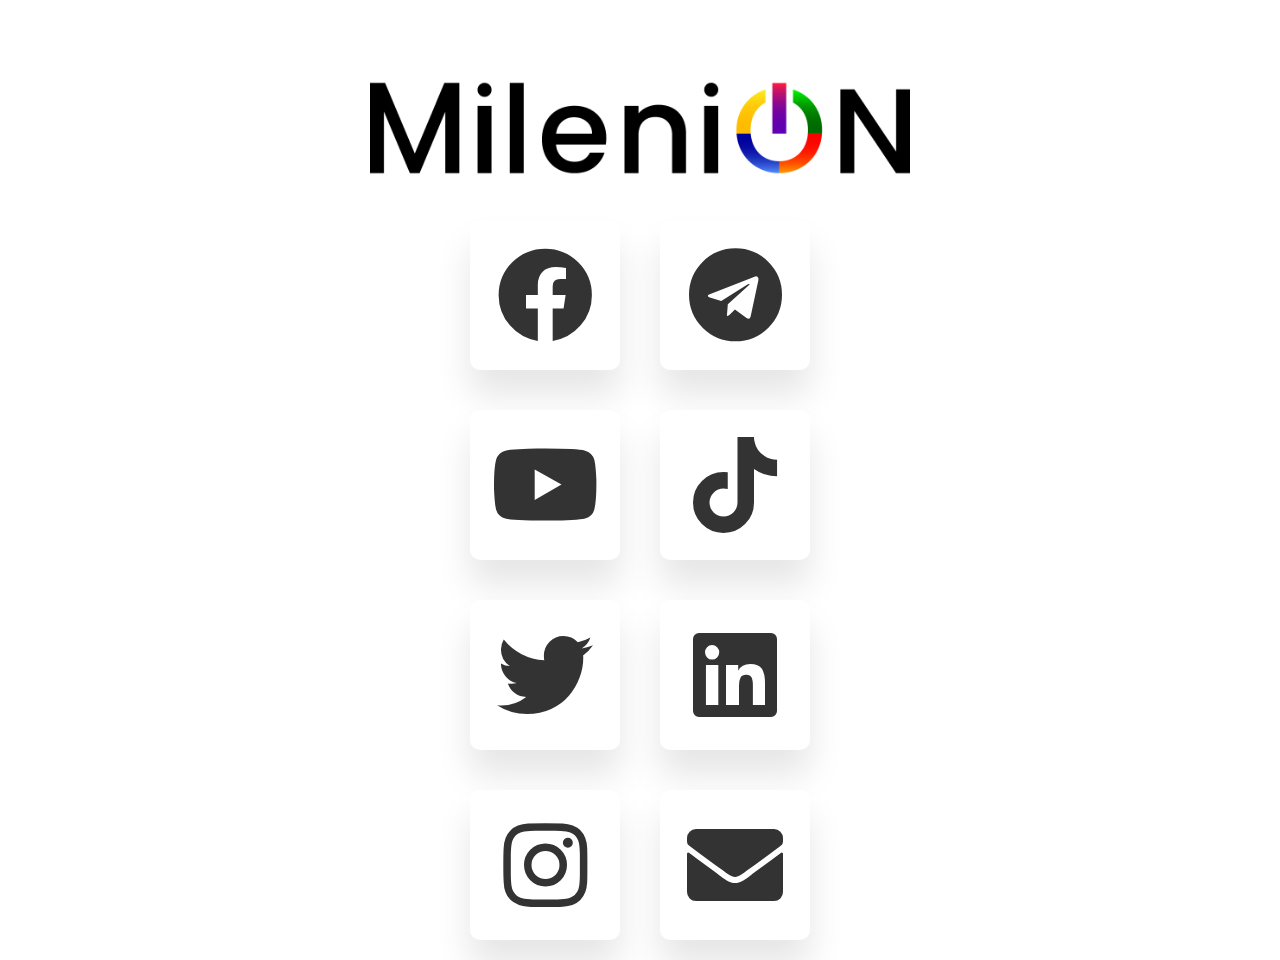
==== en/index.html @ 84c0a44f "Add files via upload" ====
<!DOCTYPE html>
<html lang="en">
<head>
    <meta charset="UTF-8">
    <link rel="icon" href="img/icon.ico">
    <meta name="copyright" content="Copyright 2021. MileniON. All rights reserved.">
        <meta name="description" content="MileniON es una plataforma que pone a tu disposiciÃ³n todas las facilidades para
                                          llegar a acuerdos en proyectos, trabajos o empleo y facilita el contacto entre 
                                          clientes y profesionales de cualquier sector.">
        <meta name="keywords" content="negocios,empleo,ONG,instituciones,educaciÃ³n,business,job,institutions,education">
    <meta http-equiv="X-UA-Compatible" content="IE=edge">
    <meta name="viewport" content="width=device-width, initial-scale=1.0">
    <title>MileniON Link</title>
    <link rel="stylesheet" type="text/css" href="css/styles.css">
    <link rel="stylesheet" href="https://cdnjs.cloudflare.com/ajax/libs/font-awesome/5.15.4/css/all.min.css" integrity="sha512-1ycn6IcaQQ40/MKBW2W4Rhis/DbILU74C1vSrLJxCq57o941Ym01SwNsOMqvEBFlcgUa6xLiPY/NS5R+E6ztJQ==" crossorigin="anonymous" referrerpolicy="no-referrer" />
</head>
<body>
    <section class="socialMedia">
        <img src="img/logo.png" alt="Logo">
        <ul class="sci">
            <li data-text="Facebook" data-color="#1877f2">
                <a href="https://www.facebook.com/Milenion_en-103939315291747" target="_blank" class="facebook"><i class="fab fa-facebook"></i></a>
            </li>
            <li data-text="YouTube" data-color="#ff0000">
                <a href="https://www.youtube.com/channel/UC7Lta_Das6e9twvc-SAlrEA" target="_blank" class="youtube"><i class="fab fa-youtube"></i></a>
            </li>
            <li data-text="Twitter" data-color="#0099ff">
                <a href="https://twitter.com/Mileni_ON" target="_blank" class="twitter"><i class="fab fa-twitter"></i></a>
            </li>
            <li data-text="Instagram" data-color="#e4405f">
                <a href="https://www.instagram.com/milenion.official/" target="_blank" class="instagram"><i class="fab fa-instagram"></i></a>
            </li>
		</ul>
		<ul class="sci">
            <li data-text="Telegram" data-color="#2F9DDF">
                <a href="https://t.me/MilenionNEWS" target="_blank" class="telegram"><i class="fab fa-telegram"></i></a>
            </li>
            <li data-text="TikTok" data-color="#F7004C">
                <a href="https://www.tiktok.com/@milenion.official?lang=en" target="_blank" class="tiktok"><i class="fab fa-tiktok"></i></a>
            </li>
            <li data-text="LinkedIn" data-color="#0e76a8">
                <a href="https://www.linkedin.com/company/milenion" target="_blank" class="linkedin"><i class="fab fa-linkedin"></i></a>
            </li>
            <li data-text="Newsletter" data-color="#fff">
                <a class="newsletter" onclick="popupToggle();" href="#"><i class="fas fa-envelope"></i></a>
            </li>
        </ul>
    
    <div id="popup">
        <div class="content">
            <img src="img/email.png" alt="email">
            <h2>Visit us on our website</h2>
            <p>Go to <a href="https://milenion.com">MileniON</a> and sign up to learn about our benefits!</p><!-- 
            <div class="inputBox">
                <input type="email" placeholder="Enter email">
            </div>
            <div class="inputBox">
                <input type="submit" value="Sign Up" class="btn">
            </div> -->
        </div>        
        <a class="close"  onclick="popupToggle();"><img src="img/close.png" alt="close"></a>
    </div>
    <script src="js/vanilla-tilt.min.js"></script>
    <script>

VanillaTilt.init(document.querySelectorAll(".sci li a"), { 
    reverse:                true,  // reverse the tilt direction
    max:                    30,     // max tilt rotation (degrees)
    startX:                 0,      // the starting tilt on the X axis, in degrees.
    startY:                 0,      // the starting tilt on the Y axis, in degrees.
    perspective:            1000,   // Transform perspective, the lower the more extreme the tilt gets.
    scale:                  1,      // 2 = 200%, 1.5 = 150%, etc..
    speed:                  400,    // Speed of the enter/exit transition
    transition:             true,   // Set a transition on enter/exit.
    axis:                   null,   // What axis should be disabled. Can be X or Y.
    reset:                  true,    // If the tilt effect has to be reset on exit.
    easing:                 "cubic-bezier(.03,.98,.52,.99)",    // Easing on enter/exit.
    glare:                  true,   // if it should have a "glare" effect
    "max-glare":            1,      // the maximum "glare" opacity (1 = 100%, 0.5 = 50%)
    "glare-prerender":      false,  // false = VanillaTilt creates the glare elements for you, otherwise
                                    // you need to add .js-tilt-glare>.js-tilt-glare-inner by yourself
    "mouse-event-element":  null,    // css-selector or link to HTML-element what will be listen mouse events
                                    // you need to add .js-tilt-glare>.js-tilt-glare-inner by yourself
    gyroscope:              true,    // Boolean to enable/disable device orientation detection,
    gyroscopeMinAngleX:     -45,     // This is the bottom limit of the device angle on X axis, meaning that a device rotated at this angle would tilt the element as if the mouse was on the left border of the element;
    gyroscopeMaxAngleX:     45,      // This is the top limit of the device angle on X axis, meaning that a device rotated at this angle would tilt the element as if the mouse was on the right border of the element;
    gyroscopeMinAngleY:     -45,     // This is the bottom limit of the device angle on Y axis, meaning that a device rotated at this angle would tilt the element as if the mouse was on the top border of the element;
    gyroscopeMaxAngleY:     45,      // This is the top limit of the device angle on Y axis, meaning that a device rotated at this angle would tilt the element as if the mouse was on the bottom border of the element;
});        
        VanillaTilt.init(document.querySelectorAll(".sci li a"));

        let list = document.querySelectorAll('.sci li');
        let bg = document.querySelector('.socialMedia');
        list.forEach(elements => {
            elements.addEventListener('mouseenter', function
            (event){
                let color = event.target.getAttribute
                ('data-color');
                bg.style.backgroundColor = color;
            })
            elements.addEventListener('mouseleave', function
            (event){
                bg.style.backgroundColor = '#fff';
            })
        })

        
        function popupToggle()
        {
            const popup = document.getElementById('popup');
            popup.classList.toggle('active')
        }
    </script>
    </section>
</body>
</html>
---- en/css/styles.css ----
@import url('https://fonts.googleapis.com/css?family=Poppins:200,300,400,500,600,700,800,900&display=swap');
*
{
    margin: 0;
    padding: 0;
    box-sizing: border-box;
    font-family: 'Poppins', sans-serif;
}
body
{
    background: #fff;
}
.btn
{
    position: relative;
    padding: 15px 20px;
    background: #fff;
    font-size: 18px;
    display: inline-block;
    text-decoration: none;
    color: #03a9f4;
    cursor: pointer;
    font-weight: 500;
    letter-spacing: 2px;
    text-transform: uppercase;
    transition: 0.5s;
}
.btn:hover
{
    letter-spacing: 4px;
}
#popup
{
position: fixed;
top: -100%;
left: 50%;
transform: translate(-50%, -50%);
z-index: 1000;
background: #fff;
width: 450px;
padding: 80px 50px 50px;
box-shadow: 0 15px 30px rgba(0, 0, 0, 0.08);
transition: 0.5s;
visibility: hidden;
}
#popup.active
{
    visibility: visible;
    top: 50%;
}
#popup .content
{
    position: relative;
    width: 100%;
    display: flex;
    justify-content: center;
    align-items: center;
    flex-direction: column;
}
#popup .content img
{
    max-width: 80px;
}
#popup .content h2
{
    font-size: 24px;
    font-weight: 500;
    color: #333;
    margin: 20px 0 10px;
}
#popup .content p
{
    text-align: center;
    font-size: 16px;
    color: #333;
}
#popup .content .inputBox
{
    position: relative;
    width: 100%;
    margin-top: 20px;
    display: flex;
    justify-content: center;
    align-items: center;
}
#popup .content .inputBox input
{
    width: 100%;
    border: 1px solid rgba(0, 0, 0, 0.2);
    padding: 15px;
    outline: none;
    font-size: 18px;
}
#popup .content .inputBox input[type="submit"]
{
    max-width: 150px;
    background: #03a9f4;
    color: #fff;
    border: none;
}
.close
{
    position: absolute;
    top: 30px;
    right: 30px;
    cursor: pointer;
}
.socialMedia
{
    display: flex;
    justify-content: center;
    align-items: center;
    min-height: 100vh;
    min-width: 100vw;
    transition: 0.5s;
    background-color: rgb(255, 255, 255);
}
.socialMedia img
{
    width:540px;
    position:absolute; 
    top:120px;
}
.sci
{
    display: flex;
	flex-direction: row;
    margin-top: 480px;
}
.sci li
{
    list-style: none;
}
.sci li::before
{
    content: attr(data-text);
    position: absolute;
    top: 28%;
    left: 50%;
    transform: translate(-50%,calc(50% + 120px));
    font-size: 14vw;
    pointer-events: none;
    font-weight: 700;
    transition: 0.5s;
    opacity: 0;
}
.sci li:hover::before
{
    opacity: 0.1;
    transform: translate(-50%,calc(-50% + 150px));
}
.sci li a
{
    position: relative;
    /* display: inline-block; */
    width: 150px;
    height: 150px;
    background: #fff;
    display: flex;
    justify-content: center;
    align-items: center;
    color: #333;
    border-radius: 10px;
    text-decoration: none;
    margin: 20px;
    font-size: 6em;
    transform-style: preserve-3d;
    perspective: 500px;
    box-shadow: 0 25px 35px rgba(0, 0, 0, 0.1);
    transition: background 0.25s;
}
.js-tilt-glare
{
    border-radius: 10px;
}
.sci li a:hover.facebook
{
    background: #1877f2;
}
.sci li a:hover.telegram
{
    background: #2F9DDF;
}
.sci li a:hover.instagram
{
    background: #e4405f;
}
.sci li a:hover.twitter
{
    background: #0099ff;
}
.sci li a:hover.youtube
{
    background: #ff0000;
}
.sci li a:hover.tiktok
{
    background: #020202;
}
.sci li a:hover.linkedin
{
    background: #0e76a8;
}
.sci li a:hover.newsletter
{
    background: #fff;
}
.sci li a .fab
{
    transition: 0.25s;
    pointer-events: none;
}
.sci li a .fas
{
    transition: 0.25s;
    pointer-events: none;
}
.sci li a:hover .fab
{
    color: #fff;
    transform: scale(1.75) translateZ(50px);
}
.sci li a:hover .fas
{
    color: #03a9f4;
    transform: scale(1.75) translateZ(50px);
}
@media only screen and (max-width: 1650px)
{
    .sci
    {        
        flex-direction: column;
        margin-top: 200px;
    }
    .sci li::before
    {
        margin-top: 0;
        top: 40%;
        transform: translate(-50%,calc(50% + 38px));
    }
    .socialMedia img
    { 
        top:74px;
    }
}
@media only screen and (max-width: 992px)
{
    .sci
    {        
        flex-direction: column;
    }
}
@media only screen and (max-width: 600px)
{
    .sci
    {
        margin-top: 0;
    }
    .sci li a
    {        
        width: 100px;
        height: 100px;
    }
    .socialMedia img
    {
        width:240px;
        position:absolute; 
        top:30px;
    }
    .sci li::before
    {
        top: 70%;
    }
}
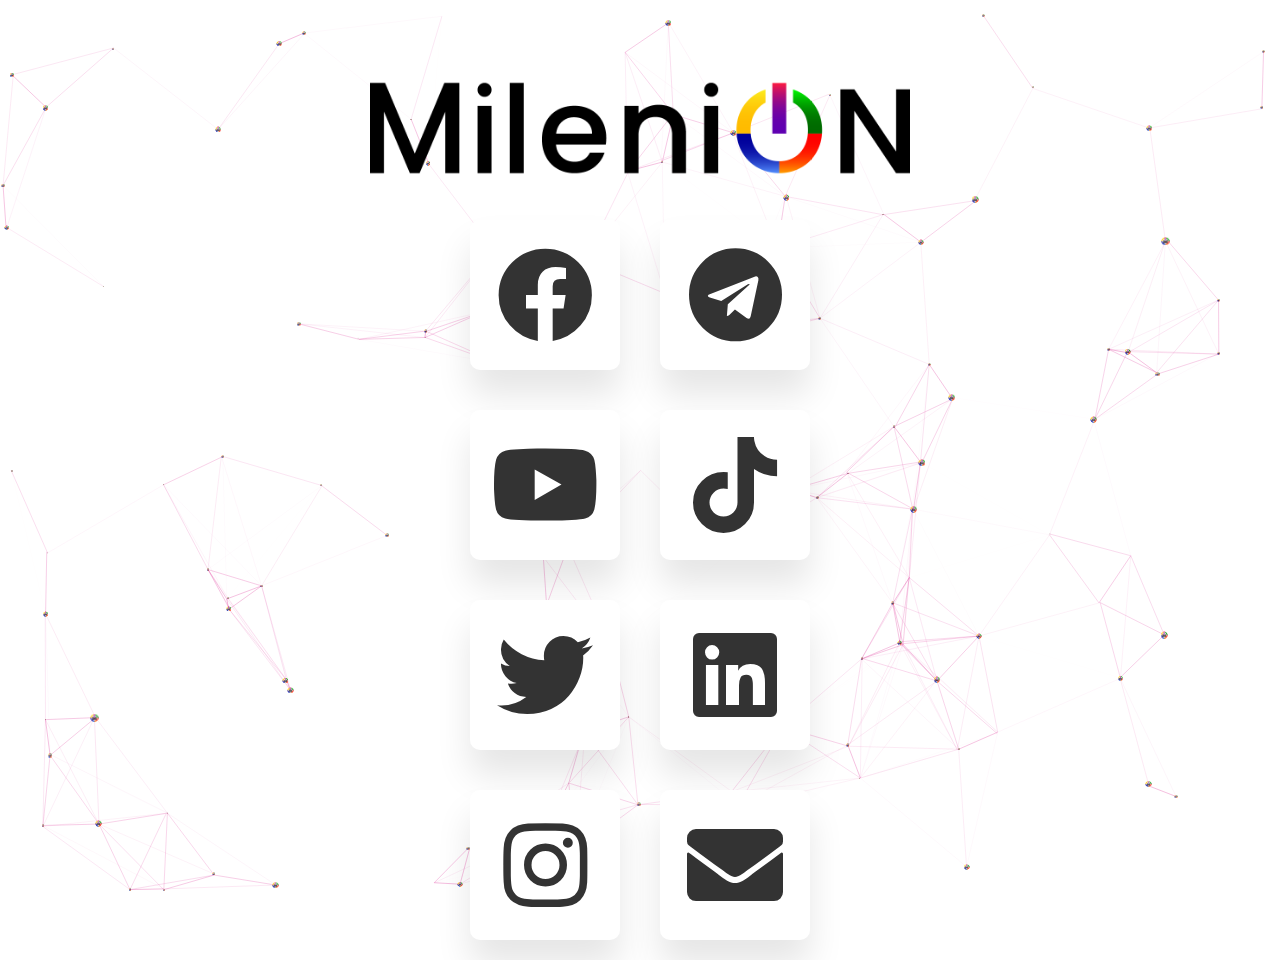
==== commit 9ac52256: "Add files via upload" ====
--- a/en/index.html
+++ b/en/index.html
@@ -15,6 +15,21 @@
     <link rel="stylesheet" href="https://cdnjs.cloudflare.com/ajax/libs/font-awesome/5.15.4/css/all.min.css" integrity="sha512-1ycn6IcaQQ40/MKBW2W4Rhis/DbILU74C1vSrLJxCq57o941Ym01SwNsOMqvEBFlcgUa6xLiPY/NS5R+E6ztJQ==" crossorigin="anonymous" referrerpolicy="no-referrer" />
 </head>
 <body>
+    <style>
+        body {
+            background-color: #fafafa;
+        }
+        #particles-js 
+{
+        width:100%;
+        height:100%;       
+		position:fixed;
+        z-index:0;
+}
+    </style>
+    <div id="particles-js"></div>
+    <script src="img-fondo/particles.js-master/particles.js"></script>
+    <script src="img-fondo/particles.js-master/demo/js/app.js"></script>
     <section class="socialMedia">
         <img src="img/logo.png" alt="Logo">
         <ul class="sci">
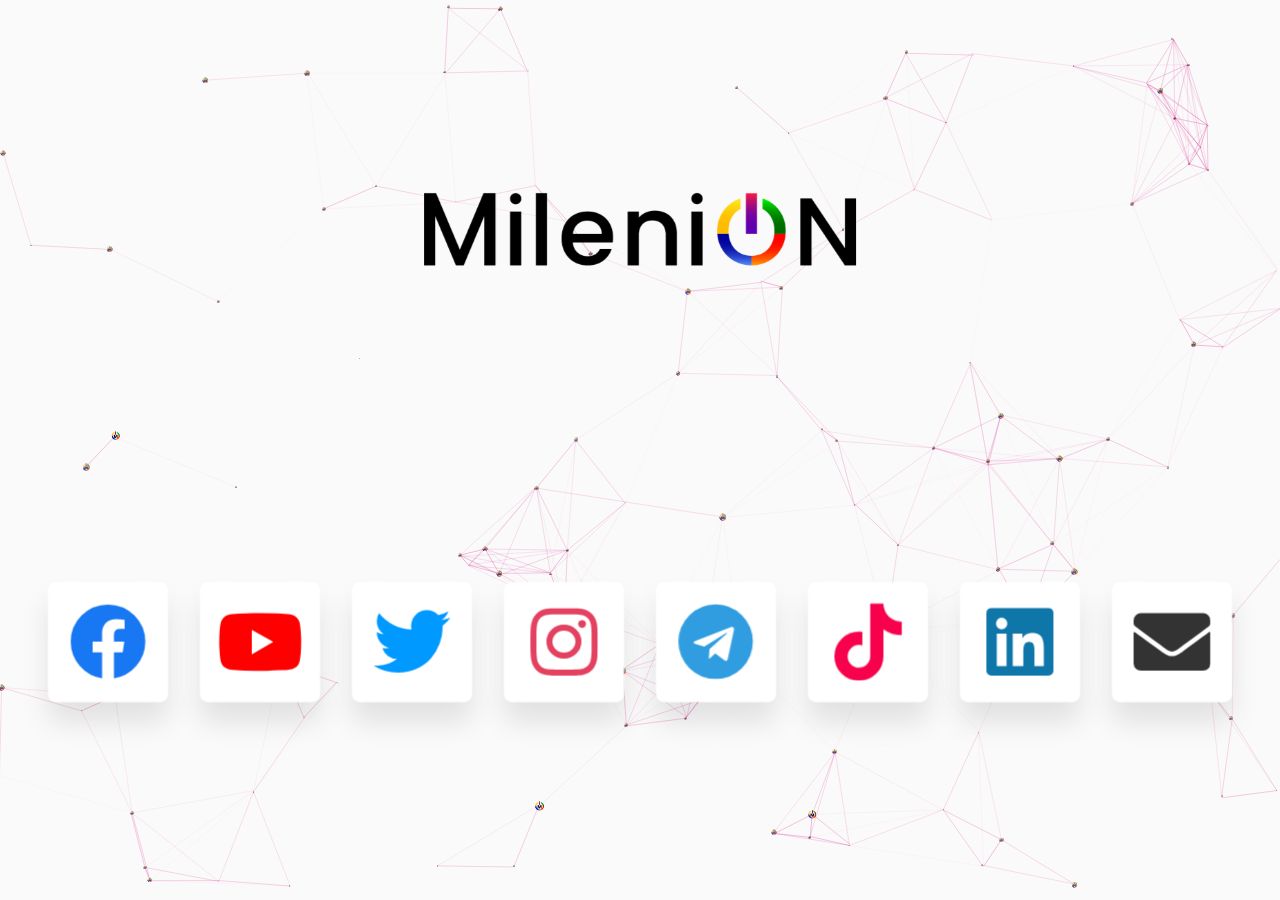
==== commit 8cc56351: "Add files via upload" ====
--- a/en/index.html
+++ b/en/index.html
@@ -33,31 +33,31 @@
     <section class="socialMedia">
         <img src="img/logo.png" alt="Logo">
         <ul class="sci">
-            <li data-text="Facebook" data-color="#1877f2">
-                <a href="https://www.facebook.com/Milenion_en-103939315291747" target="_blank" class="facebook"><i class="fab fa-facebook"></i></a>
+            <li data-text="Facebook" data-color="transparent">
+                <a href="https://www.facebook.com/Milenion_en-103939315291747" target="_blank" class="facebook"><i class="fab fa-facebook" style="color: #1877f2"></i></a>
             </li>
-            <li data-text="YouTube" data-color="#ff0000">
-                <a href="https://www.youtube.com/channel/UC7Lta_Das6e9twvc-SAlrEA" target="_blank" class="youtube"><i class="fab fa-youtube"></i></a>
+            <li data-text="YouTube" data-color="transparent">
+                <a href="https://www.youtube.com/channel/UC7Lta_Das6e9twvc-SAlrEA" target="_blank" class="youtube"><i class="fab fa-youtube" style="color: #ff0000"></i></a>
             </li>
-            <li data-text="Twitter" data-color="#0099ff">
-                <a href="https://twitter.com/Mileni_ON" target="_blank" class="twitter"><i class="fab fa-twitter"></i></a>
+            <li data-text="Twitter" data-color="transparent">
+                <a href="https://twitter.com/Mileni_ON" target="_blank" class="twitter"><i class="fab fa-twitter" style="color: #0099ff"></i></a>
             </li>
-            <li data-text="Instagram" data-color="#e4405f">
-                <a href="https://www.instagram.com/milenion.official/" target="_blank" class="instagram"><i class="fab fa-instagram"></i></a>
+            <li data-text="Instagram" data-color="transparent">
+                <a href="https://www.instagram.com/milenion.official/" target="_blank" class="instagram"><i class="fab fa-instagram" style="color: #e4405f"></i></a>
             </li>
 		</ul>
 		<ul class="sci">
-            <li data-text="Telegram" data-color="#2F9DDF">
-                <a href="https://t.me/MilenionNEWS" target="_blank" class="telegram"><i class="fab fa-telegram"></i></a>
+            <li data-text="Telegram" data-color="transparent">
+                <a href="https://t.me/MilenionNEWS" target="_blank" class="telegram"><i class="fab fa-telegram" style="color: #2F9DDF"></i></a>
             </li>
-            <li data-text="TikTok" data-color="#F7004C">
-                <a href="https://www.tiktok.com/@milenion.official?lang=en" target="_blank" class="tiktok"><i class="fab fa-tiktok"></i></a>
+            <li data-text="TikTok" data-color="transparent">
+                <a href="https://www.tiktok.com/@milenion.official?lang=en" target="_blank" class="tiktok"><i class="fab fa-tiktok" style="color: #F7004C"></i></a>
             </li>
-            <li data-text="LinkedIn" data-color="#0e76a8">
-                <a href="https://www.linkedin.com/company/milenion" target="_blank" class="linkedin"><i class="fab fa-linkedin"></i></a>
+            <li data-text="LinkedIn" data-color="transparent">
+                <a href="https://www.linkedin.com/company/milenion" target="_blank" class="linkedin"><i class="fab fa-linkedin" style="color: #0e76a8"></i></a>
             </li>
-            <li data-text="Newsletter" data-color="#fff">
-                <a class="newsletter" onclick="popupToggle();" href="#"><i class="fas fa-envelope"></i></a>
+            <li data-text="Contact" data-color="transparent">
+                <a class="newsletter" onclick="window.open('https://investor.milenion.com', '_blank')" href="#"><i class="fas fa-envelope" style="color: #333"></i></a>
             </li>
         </ul>
     
@@ -115,7 +115,7 @@
             })
             elements.addEventListener('mouseleave', function
             (event){
-                bg.style.backgroundColor = '#fff';
+                bg.style.backgroundColor = 'transparent';
             })
         })
 
--- a/en/css/styles.css
+++ b/en/css/styles.css
@@ -113,7 +113,8 @@
     min-height: 100vh;
     min-width: 100vw;
     transition: 0.5s;
-    background-color: rgb(255, 255, 255);
+    transform: scale(0.8);
+    background-color: transparent;
 }
 .socialMedia img
 {
@@ -175,35 +176,35 @@
 }
 .sci li a:hover.facebook
 {
-    background: #1877f2;
+    background: transparent;
 }
 .sci li a:hover.telegram
 {
-    background: #2F9DDF;
+    background: transparent;
 }
 .sci li a:hover.instagram
 {
-    background: #e4405f;
+    background: transparent;
 }
 .sci li a:hover.twitter
 {
-    background: #0099ff;
+    background: transparent;
 }
 .sci li a:hover.youtube
 {
-    background: #ff0000;
+    background: transparent;
 }
 .sci li a:hover.tiktok
 {
-    background: #020202;
+    background: transparent;
 }
 .sci li a:hover.linkedin
 {
-    background: #0e76a8;
+    background: transparent;
 }
 .sci li a:hover.newsletter
 {
-    background: #fff;
+    background: transparent;
 }
 .sci li a .fab
 {
@@ -225,7 +226,7 @@
     color: #03a9f4;
     transform: scale(1.75) translateZ(50px);
 }
-@media only screen and (max-width: 1650px)
+@media only screen and (min-width: 1650px)
 {
     .sci
     {        
@@ -238,6 +239,10 @@
         top: 40%;
         transform: translate(-50%,calc(50% + 38px));
     }
+    .socialMedia
+    {
+        transform: scale(0.8);
+    }
     .socialMedia img
     { 
         top:74px;
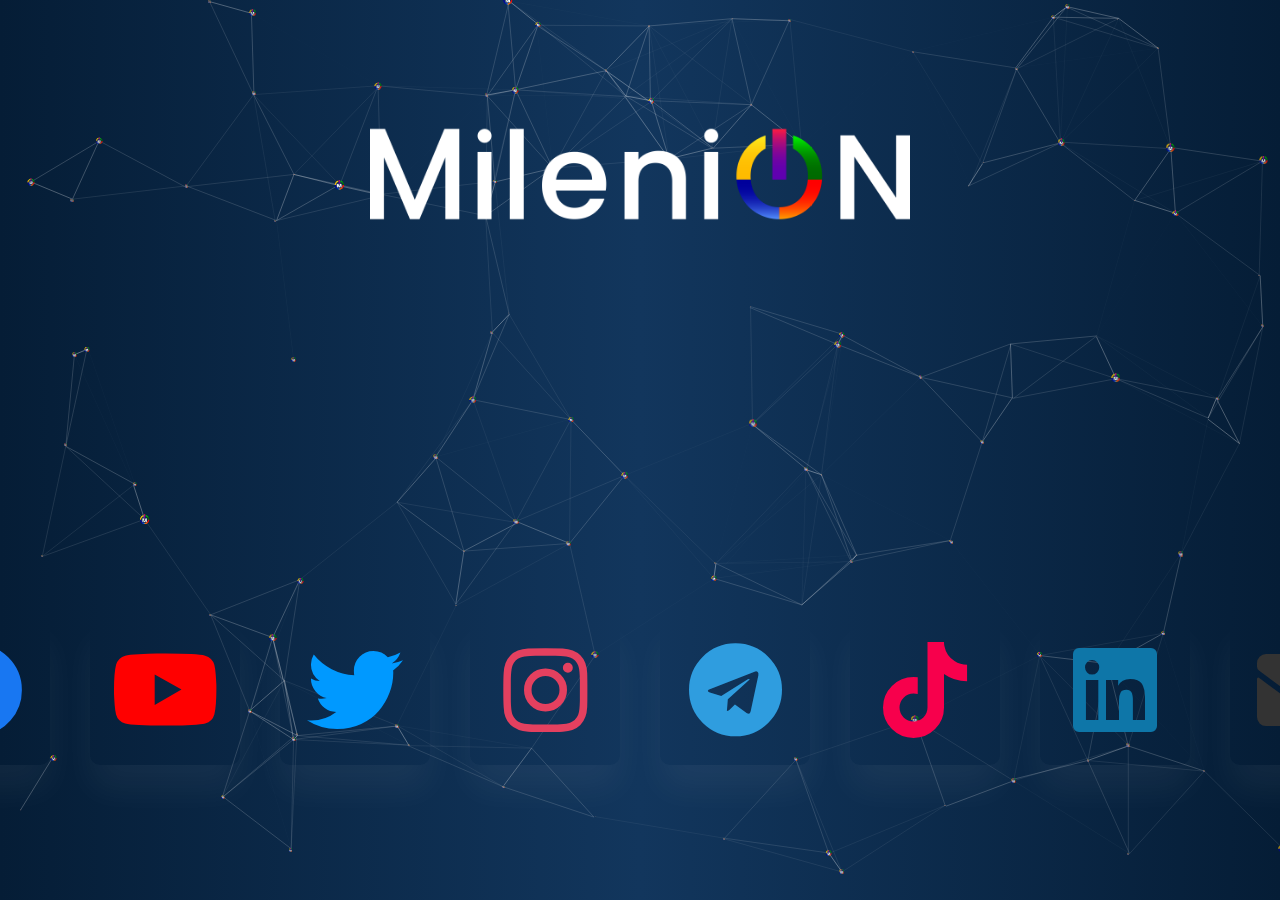
==== commit ae6f09b7: "Add files via upload" ====
--- a/en/index.html
+++ b/en/index.html
@@ -2,7 +2,7 @@
 <html lang="en">
 <head>
     <meta charset="UTF-8">
-    <link rel="icon" href="img/icon.ico">
+    <link rel="icon" href="img/logo2.png">
     <meta name="copyright" content="Copyright 2021. MileniON. All rights reserved.">
         <meta name="description" content="MileniON es una plataforma que pone a tu disposiciÃ³n todas las facilidades para
                                           llegar a acuerdos en proyectos, trabajos o empleo y facilita el contacto entre 
@@ -31,7 +31,7 @@
     <script src="img-fondo/particles.js-master/particles.js"></script>
     <script src="img-fondo/particles.js-master/demo/js/app.js"></script>
     <section class="socialMedia">
-        <img src="img/logo.png" alt="Logo">
+        <img onclick="window.open('https://milenion.com', '_blank')" title="Ir a MileniON" src="img/logo.png" alt="Logo">
         <ul class="sci">
             <li data-text="Facebook" data-color="transparent">
                 <a href="https://www.facebook.com/Milenion_en-103939315291747" target="_blank" class="facebook"><i class="fab fa-facebook" style="color: #1877f2"></i></a>
@@ -73,7 +73,7 @@
                 <input type="submit" value="Sign Up" class="btn">
             </div> -->
         </div>        
-        <a class="close"  onclick="popupToggle();"><img src="img/close.png" alt="close"></a>
+        <a class="close" onclick="window.open('https://investor.milenion.com', '_blank')"><img src="img/close.png" alt="close"></a>
     </div>
     <script src="js/vanilla-tilt.min.js"></script>
     <script>
--- a/en/css/styles.css
+++ b/en/css/styles.css
@@ -8,7 +8,7 @@
 }
 body
 {
-    background: #fff;
+    background-image: linear-gradient(to right, #051D36, #12365D, #051D36);
 }
 .btn
 {
@@ -113,7 +113,6 @@
     min-height: 100vh;
     min-width: 100vw;
     transition: 0.5s;
-    transform: scale(0.8);
     background-color: transparent;
 }
 .socialMedia img
@@ -121,6 +120,8 @@
     width:540px;
     position:absolute; 
     top:120px;
+    z-index: 10;
+    cursor: pointer;
 }
 .sci
 {
@@ -147,7 +148,7 @@
 }
 .sci li:hover::before
 {
-    opacity: 0.1;
+    opacity: 0.5;
     transform: translate(-50%,calc(-50% + 150px));
 }
 .sci li a
@@ -156,7 +157,7 @@
     /* display: inline-block; */
     width: 150px;
     height: 150px;
-    background: #fff;
+    background: transparent;
     display: flex;
     justify-content: center;
     align-items: center;
@@ -167,7 +168,7 @@
     font-size: 6em;
     transform-style: preserve-3d;
     perspective: 500px;
-    box-shadow: 0 25px 35px rgba(0, 0, 0, 0.1);
+    box-shadow: 0 25px 35px rgba(255, 255, 255, 0.05);
     transition: background 0.25s;
 }
 .js-tilt-glare
@@ -218,7 +219,7 @@
 }
 .sci li a:hover .fab
 {
-    color: #fff;
+    color: transparent;
     transform: scale(1.75) translateZ(50px);
 }
 .sci li a:hover .fas
@@ -226,37 +227,44 @@
     color: #03a9f4;
     transform: scale(1.75) translateZ(50px);
 }
-@media only screen and (min-width: 1650px)
+@media only screen and (min-width: 1366px)
+{
+    .sci
+    {        
+        flex-direction: row;
+        margin-top: 200px;
+    }
+    .sci li::before
+    {
+        margin-top: 0;
+        top: 70%;
+        transform: translate(-50%,calc(50% + 38px));
+    }
+    .socialMedia
+    {
+        transform: scale(0.8);
+    }
+    .socialMedia img
+    { 
+        top:74px;
+    }
+}
+@media only screen and (max-width: 992px)
 {
     .sci
     {        
         flex-direction: column;
-        margin-top: 200px;
-    }
-    .sci li::before
-    {
-        margin-top: 0;
-        top: 40%;
-        transform: translate(-50%,calc(50% + 38px));
-    }
-    .socialMedia
-    {
-        transform: scale(0.8);
-    }
-    .socialMedia img
-    { 
-        top:74px;
-    }
-}
-@media only screen and (max-width: 992px)
-{
-    .sci
-    {        
-        flex-direction: column;
     }
 }
 @media only screen and (max-width: 600px)
 {
+	body
+	{		
+		display: flex;
+		justify-content: center;
+		align-items: center;
+		min-height: 100vh;
+	}
     .sci
     {
         margin-top: 0;
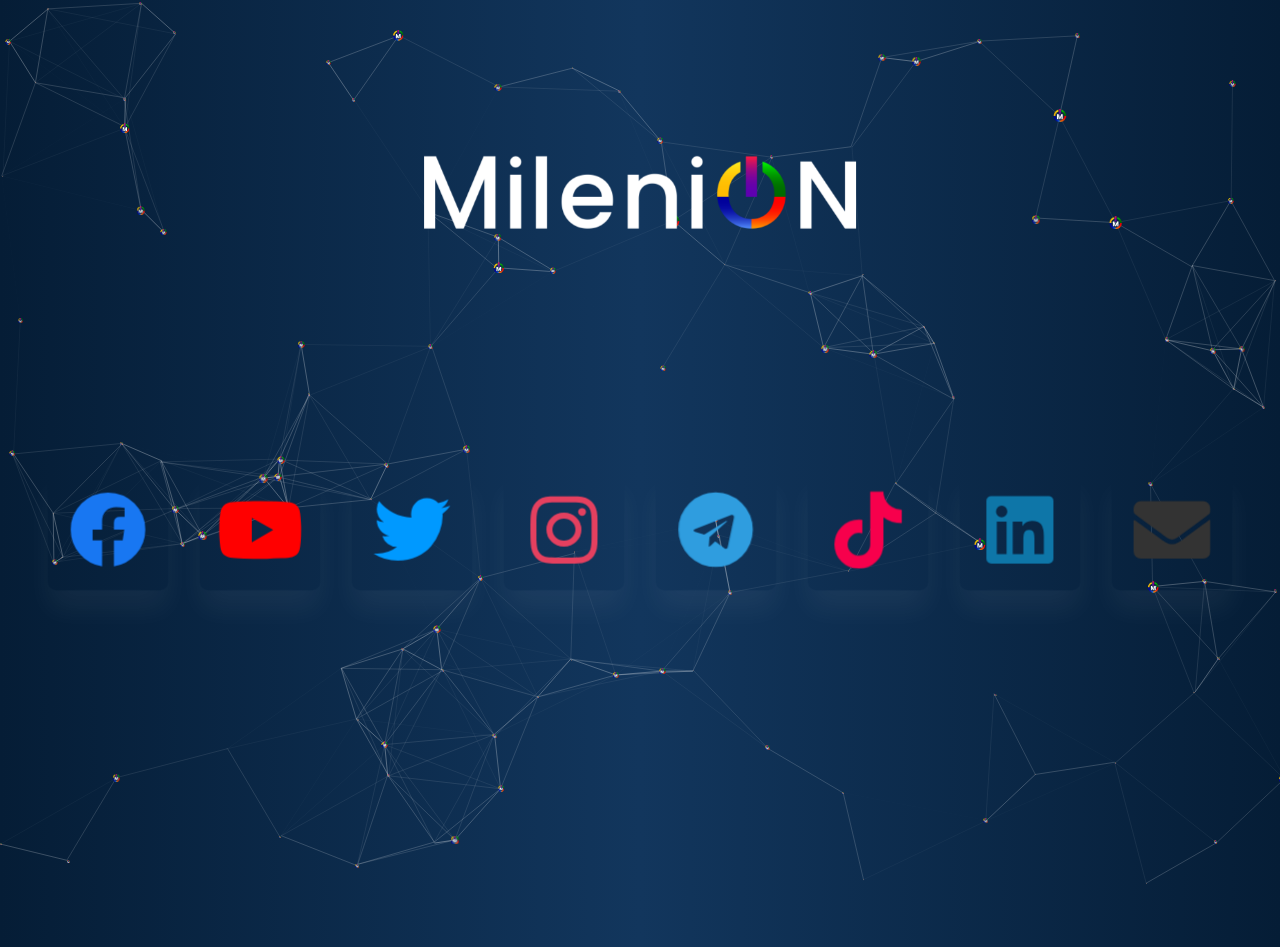
==== commit 389254cd: "Add files via upload" ====
--- a/en/index.html
+++ b/en/index.html
@@ -15,18 +15,6 @@
     <link rel="stylesheet" href="https://cdnjs.cloudflare.com/ajax/libs/font-awesome/5.15.4/css/all.min.css" integrity="sha512-1ycn6IcaQQ40/MKBW2W4Rhis/DbILU74C1vSrLJxCq57o941Ym01SwNsOMqvEBFlcgUa6xLiPY/NS5R+E6ztJQ==" crossorigin="anonymous" referrerpolicy="no-referrer" />
 </head>
 <body>
-    <style>
-        body {
-            background-color: #fafafa;
-        }
-        #particles-js 
-{
-        width:100%;
-        height:100%;       
-		position:fixed;
-        z-index:0;
-}
-    </style>
     <div id="particles-js"></div>
     <script src="img-fondo/particles.js-master/particles.js"></script>
     <script src="img-fondo/particles.js-master/demo/js/app.js"></script>
--- a/en/css/styles.css
+++ b/en/css/styles.css
@@ -5,6 +5,13 @@
     padding: 0;
     box-sizing: border-box;
     font-family: 'Poppins', sans-serif;
+}
+#particles-js 
+{
+    width:100%;
+    height:100%;       
+    position:fixed;
+    z-index:0;
 }
 body
 {
@@ -227,7 +234,7 @@
     color: #03a9f4;
     transform: scale(1.75) translateZ(50px);
 }
-@media only screen and (min-width: 1366px)
+@media only screen and (max-width: 1366px)
 {
     .sci
     {        
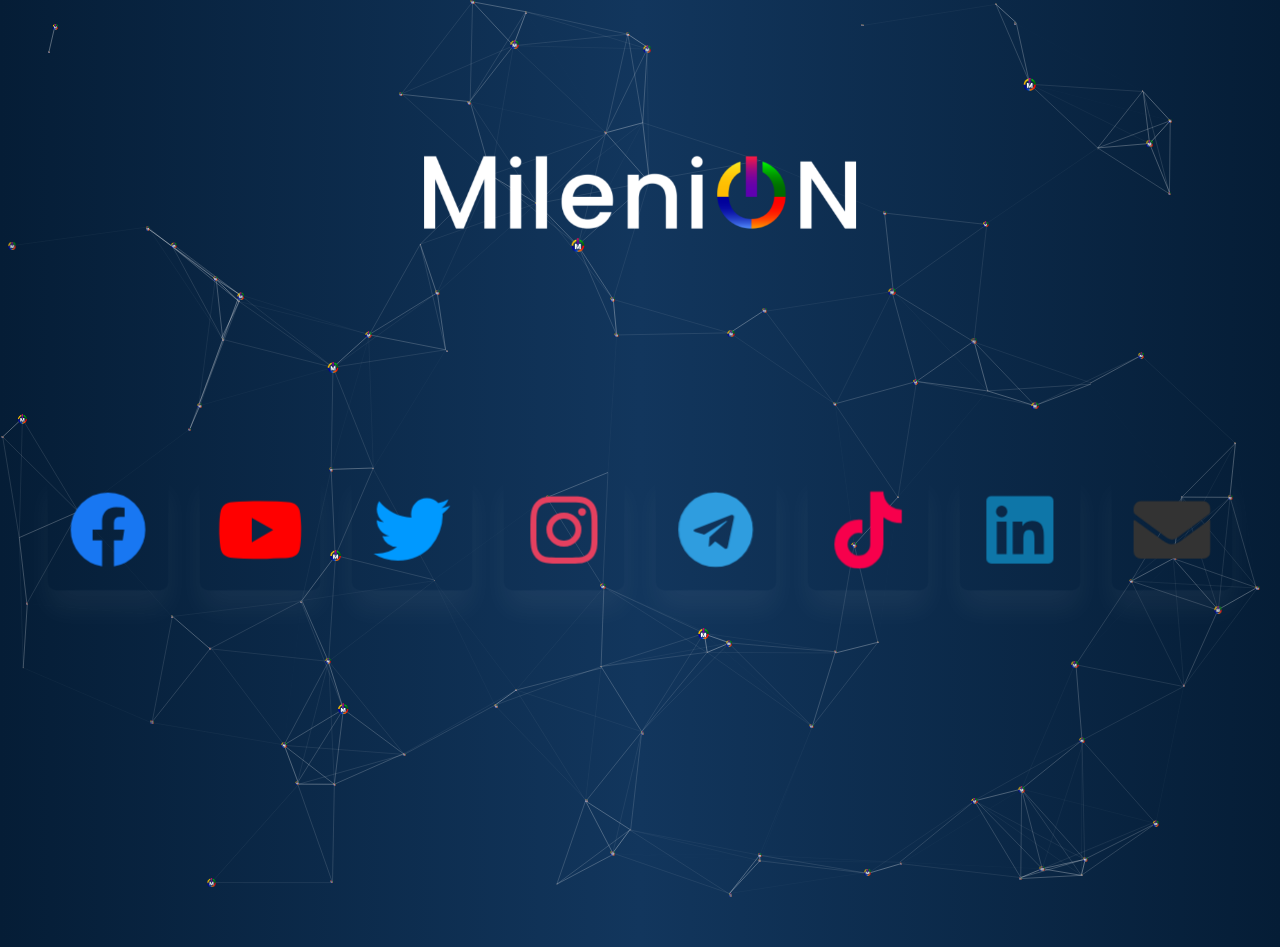
==== commit 2bff2b0e: "Add files via upload" ====
--- a/en/index.html
+++ b/en/index.html
@@ -2,7 +2,7 @@
 <html lang="en">
 <head>
     <meta charset="UTF-8">
-    <link rel="icon" href="img/logo2.png">
+    <link rel="icon" href="img-fondo/img/logo2.png">
     <meta name="copyright" content="Copyright 2021. MileniON. All rights reserved.">
         <meta name="description" content="MileniON es una plataforma que pone a tu disposiciÃ³n todas las facilidades para
                                           llegar a acuerdos en proyectos, trabajos o empleo y facilita el contacto entre 
@@ -11,7 +11,7 @@
     <meta http-equiv="X-UA-Compatible" content="IE=edge">
     <meta name="viewport" content="width=device-width, initial-scale=1.0">
     <title>MileniON Link</title>
-    <link rel="stylesheet" type="text/css" href="css/styles.css">
+    <link rel="stylesheet" type="text/css" href="img-fondo/css/styles.css">
     <link rel="stylesheet" href="https://cdnjs.cloudflare.com/ajax/libs/font-awesome/5.15.4/css/all.min.css" integrity="sha512-1ycn6IcaQQ40/MKBW2W4Rhis/DbILU74C1vSrLJxCq57o941Ym01SwNsOMqvEBFlcgUa6xLiPY/NS5R+E6ztJQ==" crossorigin="anonymous" referrerpolicy="no-referrer" />
 </head>
 <body>
@@ -19,7 +19,7 @@
     <script src="img-fondo/particles.js-master/particles.js"></script>
     <script src="img-fondo/particles.js-master/demo/js/app.js"></script>
     <section class="socialMedia">
-        <img onclick="window.open('https://milenion.com', '_blank')" title="Ir a MileniON" src="img/logo.png" alt="Logo">
+        <img onclick="window.open('https://milenion.com', '_blank')" title="Ir a milenion.com" src="img-fondo/img/logo.png" alt="Logo">
         <ul class="sci">
             <li data-text="Facebook" data-color="transparent">
                 <a href="https://www.facebook.com/Milenion_en-103939315291747" target="_blank" class="facebook"><i class="fab fa-facebook" style="color: #1877f2"></i></a>
@@ -48,22 +48,7 @@
                 <a class="newsletter" onclick="window.open('https://investor.milenion.com', '_blank')" href="#"><i class="fas fa-envelope" style="color: #333"></i></a>
             </li>
         </ul>
-    
-    <div id="popup">
-        <div class="content">
-            <img src="img/email.png" alt="email">
-            <h2>Visit us on our website</h2>
-            <p>Go to <a href="https://milenion.com">MileniON</a> and sign up to learn about our benefits!</p><!-- 
-            <div class="inputBox">
-                <input type="email" placeholder="Enter email">
-            </div>
-            <div class="inputBox">
-                <input type="submit" value="Sign Up" class="btn">
-            </div> -->
-        </div>        
-        <a class="close" onclick="window.open('https://investor.milenion.com', '_blank')"><img src="img/close.png" alt="close"></a>
-    </div>
-    <script src="js/vanilla-tilt.min.js"></script>
+    <script src="img-fondo/js/vanilla-tilt.min.js"></script>
     <script>
 
 VanillaTilt.init(document.querySelectorAll(".sci li a"), { 
--- a/en/img-fondo/css/styles.css
+++ b/en/img-fondo/css/styles.css
@@ -0,0 +1,294 @@
+@import url('https://fonts.googleapis.com/css?family=Poppins:200,300,400,500,600,700,800,900&display=swap');
+*
+{
+    margin: 0;
+    padding: 0;
+    box-sizing: border-box;
+    font-family: 'Poppins', sans-serif;
+}
+#particles-js 
+{
+    width:100%;
+    height:100%;       
+    position:fixed;
+    z-index:0;
+}
+body
+{
+    background-image: linear-gradient(to right, #051D36, #12365D, #051D36);
+}
+.btn
+{
+    position: relative;
+    padding: 15px 20px;
+    background: #fff;
+    font-size: 18px;
+    display: inline-block;
+    text-decoration: none;
+    color: #03a9f4;
+    cursor: pointer;
+    font-weight: 500;
+    letter-spacing: 2px;
+    text-transform: uppercase;
+    transition: 0.5s;
+}
+.btn:hover
+{
+    letter-spacing: 4px;
+}
+#popup
+{
+position: fixed;
+top: -100%;
+left: 50%;
+transform: translate(-50%, -50%);
+z-index: 1000;
+background: #fff;
+width: 450px;
+padding: 80px 50px 50px;
+box-shadow: 0 15px 30px rgba(0, 0, 0, 0.08);
+transition: 0.5s;
+visibility: hidden;
+}
+#popup.active
+{
+    visibility: visible;
+    top: 50%;
+}
+#popup .content
+{
+    position: relative;
+    width: 100%;
+    display: flex;
+    justify-content: center;
+    align-items: center;
+    flex-direction: column;
+}
+#popup .content img
+{
+    max-width: 80px;
+}
+#popup .content h2
+{
+    font-size: 24px;
+    font-weight: 500;
+    color: #333;
+    margin: 20px 0 10px;
+}
+#popup .content p
+{
+    text-align: center;
+    font-size: 16px;
+    color: #333;
+}
+#popup .content .inputBox
+{
+    position: relative;
+    width: 100%;
+    margin-top: 20px;
+    display: flex;
+    justify-content: center;
+    align-items: center;
+}
+#popup .content .inputBox input
+{
+    width: 100%;
+    border: 1px solid rgba(0, 0, 0, 0.2);
+    padding: 15px;
+    outline: none;
+    font-size: 18px;
+}
+#popup .content .inputBox input[type="submit"]
+{
+    max-width: 150px;
+    background: #03a9f4;
+    color: #fff;
+    border: none;
+}
+.close
+{
+    position: absolute;
+    top: 30px;
+    right: 30px;
+    cursor: pointer;
+}
+.socialMedia
+{
+    display: flex;
+    justify-content: center;
+    align-items: center;
+    min-height: 100vh;
+    min-width: 100vw;
+    transition: 0.5s;
+    background-color: transparent;
+}
+.socialMedia img
+{
+    width:540px;
+    position:absolute; 
+    top:120px;
+    z-index: 10;
+    cursor: pointer;
+}
+.sci
+{
+    display: flex;
+	flex-direction: row;
+    margin-top: 480px;
+}
+.sci li
+{
+    list-style: none;
+}
+.sci li::before
+{
+    content: attr(data-text);
+    position: absolute;
+    top: 28%;
+    left: 50%;
+    transform: translate(-50%,calc(50% + 120px));
+    font-size: 14vw;
+    pointer-events: none;
+    font-weight: 700;
+    transition: 0.5s;
+    opacity: 0;
+}
+.sci li:hover::before
+{
+    opacity: 0.5;
+    transform: translate(-50%,calc(-50% + 150px));
+}
+.sci li a
+{
+    position: relative;
+    /* display: inline-block; */
+    width: 150px;
+    height: 150px;
+    background: transparent;
+    display: flex;
+    justify-content: center;
+    align-items: center;
+    color: #333;
+    border-radius: 10px;
+    text-decoration: none;
+    margin: 20px;
+    font-size: 6em;
+    transform-style: preserve-3d;
+    perspective: 500px;
+    box-shadow: 0 25px 35px rgba(255, 255, 255, 0.05);
+    transition: background 0.25s;
+}
+.js-tilt-glare
+{
+    border-radius: 10px;
+}
+.sci li a:hover.facebook
+{
+    background: transparent;
+}
+.sci li a:hover.telegram
+{
+    background: transparent;
+}
+.sci li a:hover.instagram
+{
+    background: transparent;
+}
+.sci li a:hover.twitter
+{
+    background: transparent;
+}
+.sci li a:hover.youtube
+{
+    background: transparent;
+}
+.sci li a:hover.tiktok
+{
+    background: transparent;
+}
+.sci li a:hover.linkedin
+{
+    background: transparent;
+}
+.sci li a:hover.newsletter
+{
+    background: transparent;
+}
+.sci li a .fab
+{
+    transition: 0.25s;
+    pointer-events: none;
+}
+.sci li a .fas
+{
+    transition: 0.25s;
+    pointer-events: none;
+}
+.sci li a:hover .fab
+{
+    color: transparent;
+    transform: scale(1.75) translateZ(50px);
+}
+.sci li a:hover .fas
+{
+    color: #03a9f4;
+    transform: scale(1.75) translateZ(50px);
+}
+@media only screen and (max-width: 1366px)
+{
+    .sci
+    {        
+        flex-direction: row;
+        margin-top: 200px;
+    }
+    .sci li::before
+    {
+        margin-top: 0;
+        top: 70%;
+        transform: translate(-50%,calc(50% + 38px));
+    }
+    .socialMedia
+    {
+        transform: scale(0.8);
+    }
+    .socialMedia img
+    { 
+        top:74px;
+    }
+}
+@media only screen and (max-width: 992px)
+{
+    .sci
+    {        
+        flex-direction: column;
+    }
+}
+@media only screen and (max-width: 600px)
+{
+	body
+	{		
+		display: flex;
+		justify-content: center;
+		align-items: center;
+		min-height: 100vh;
+	}
+    .sci
+    {
+        margin-top: 0;
+    }
+    .sci li a
+    {        
+        width: 100px;
+        height: 100px;
+    }
+    .socialMedia img
+    {
+        width:240px;
+        position:absolute; 
+        top:30px;
+    }
+    .sci li::before
+    {
+        top: 70%;
+    }
+}